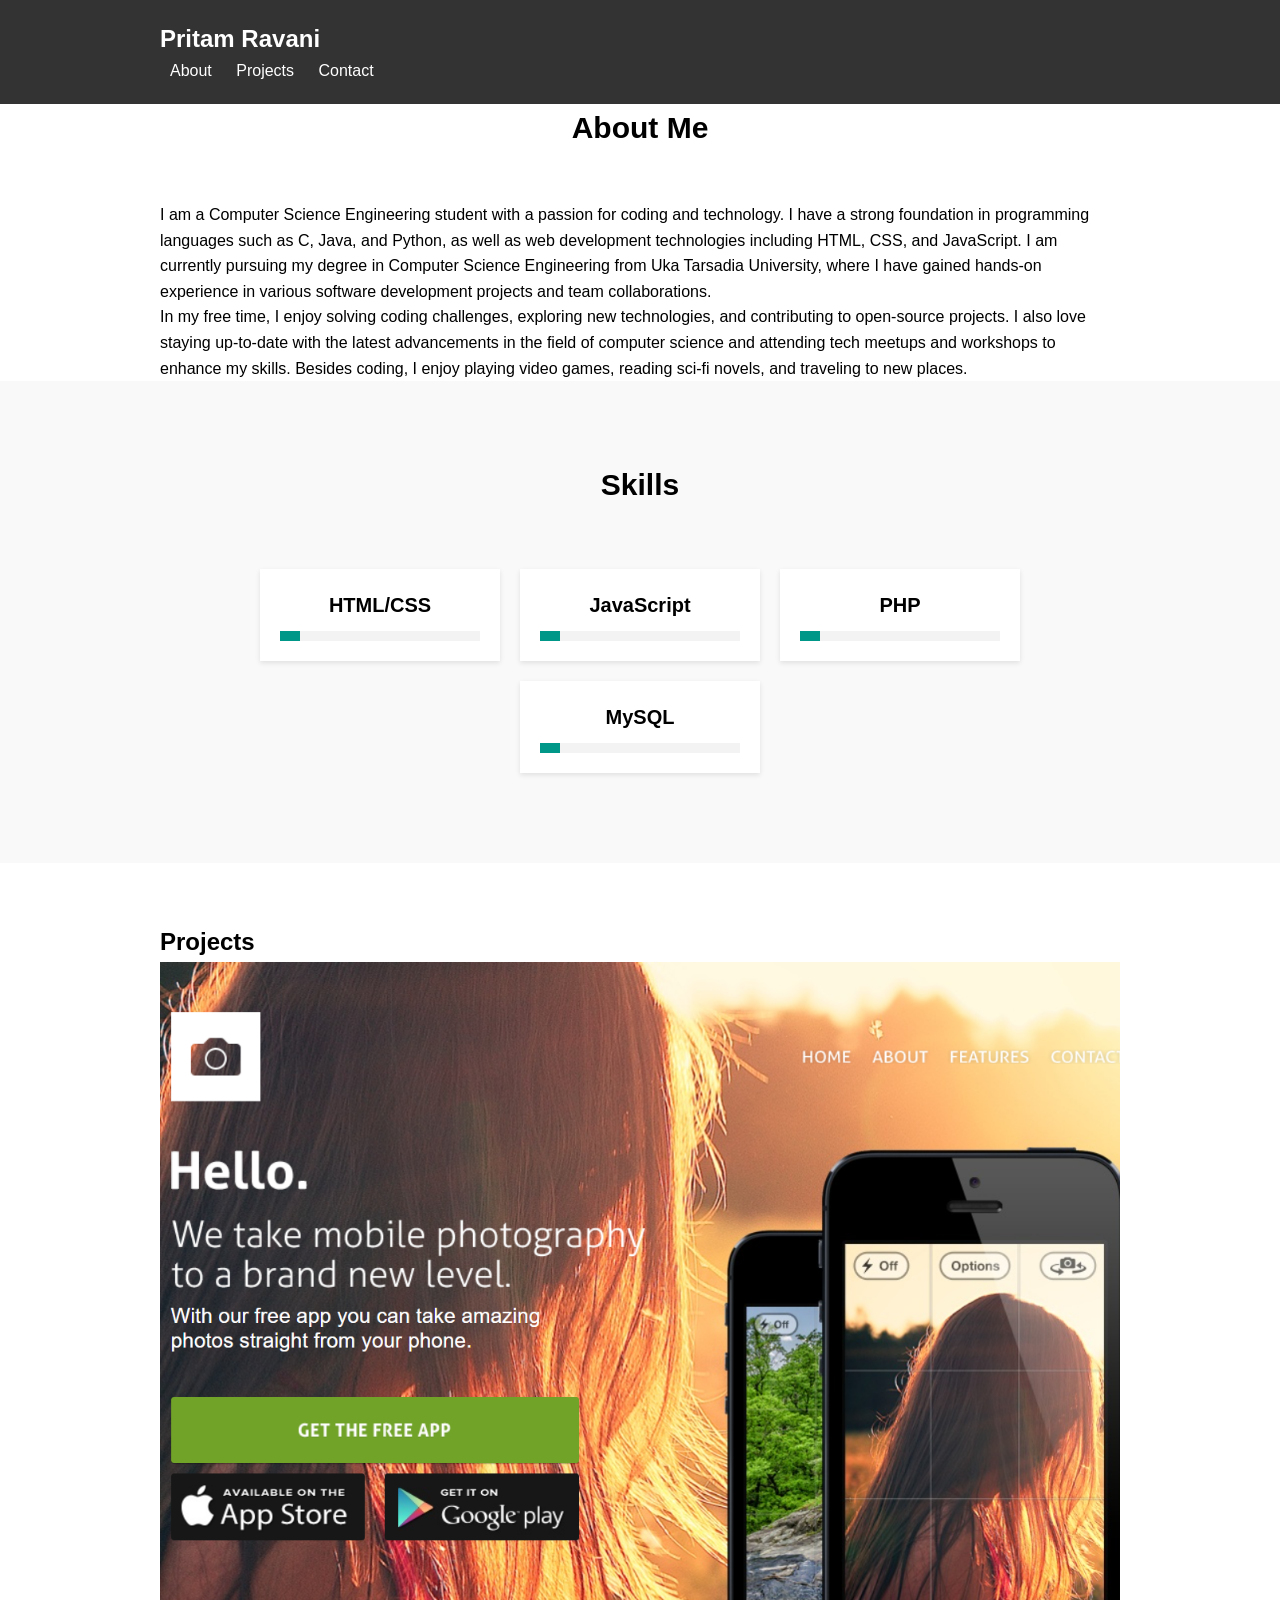
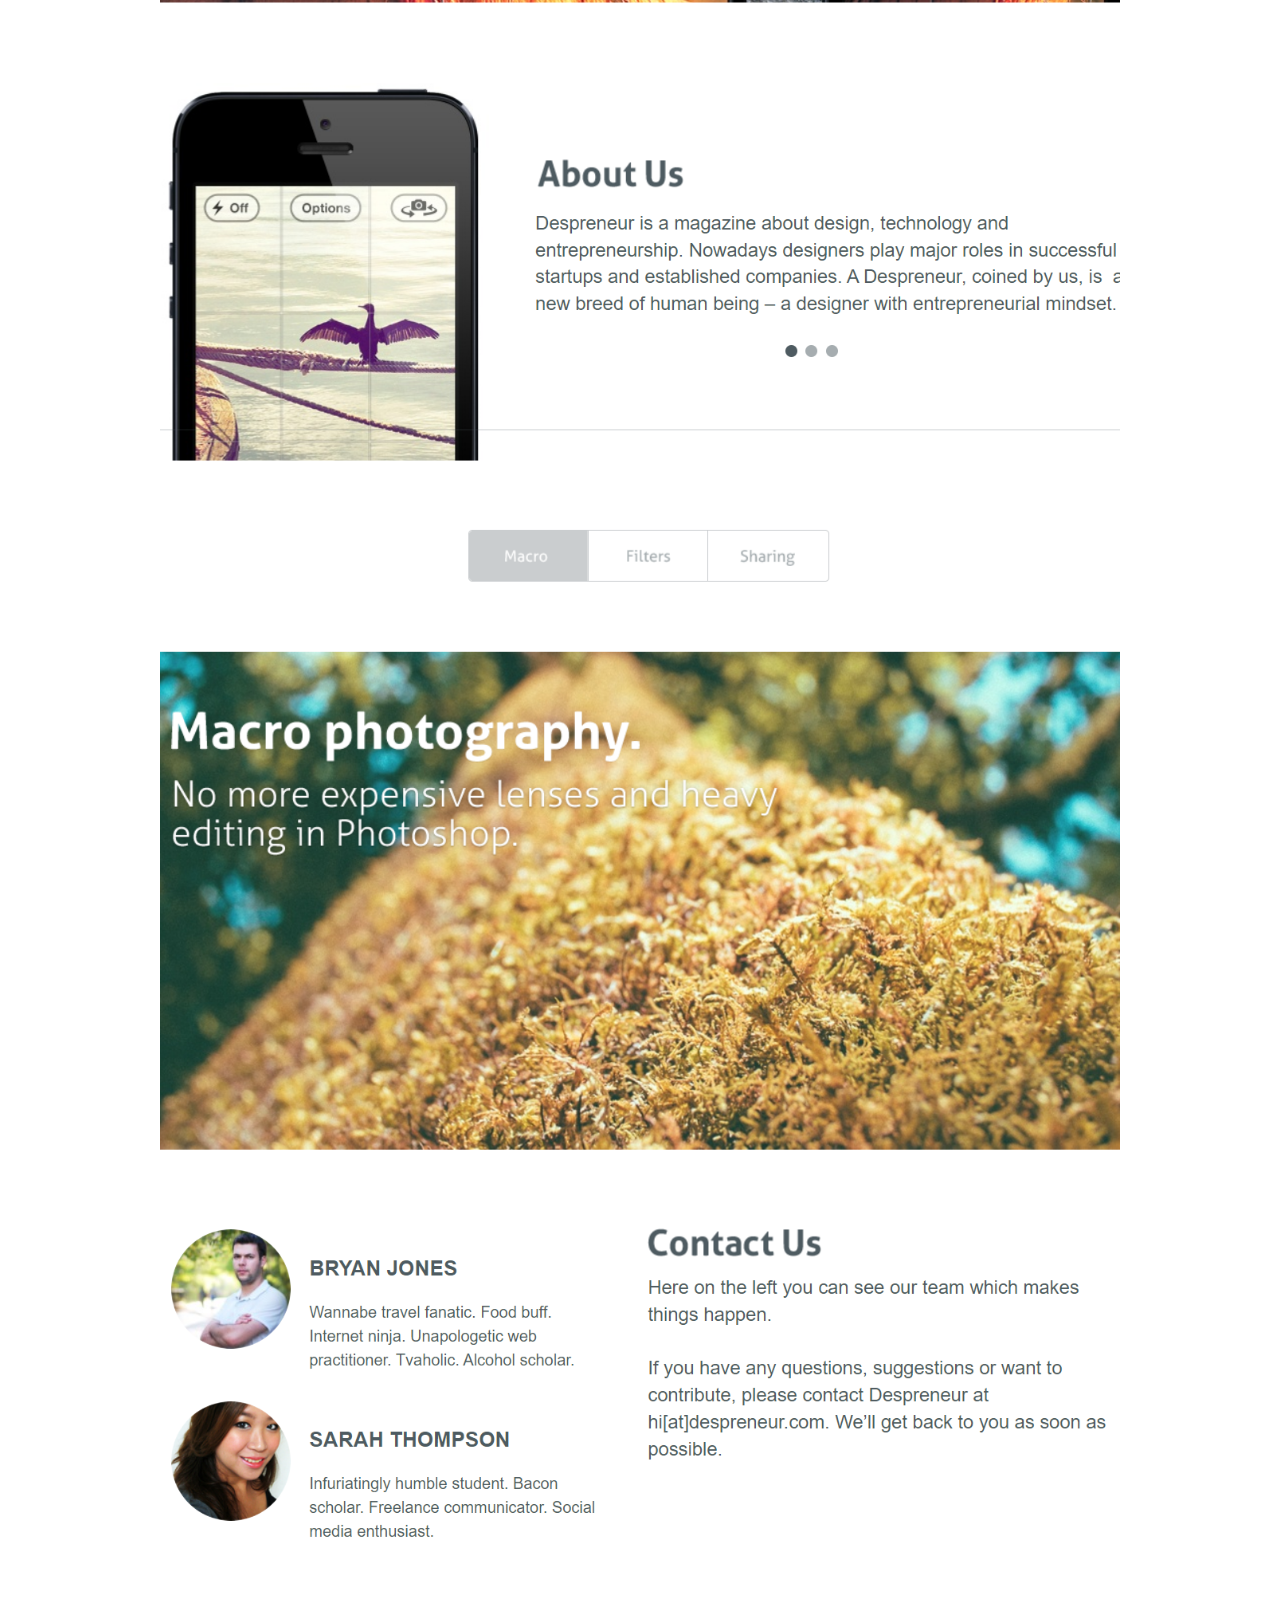
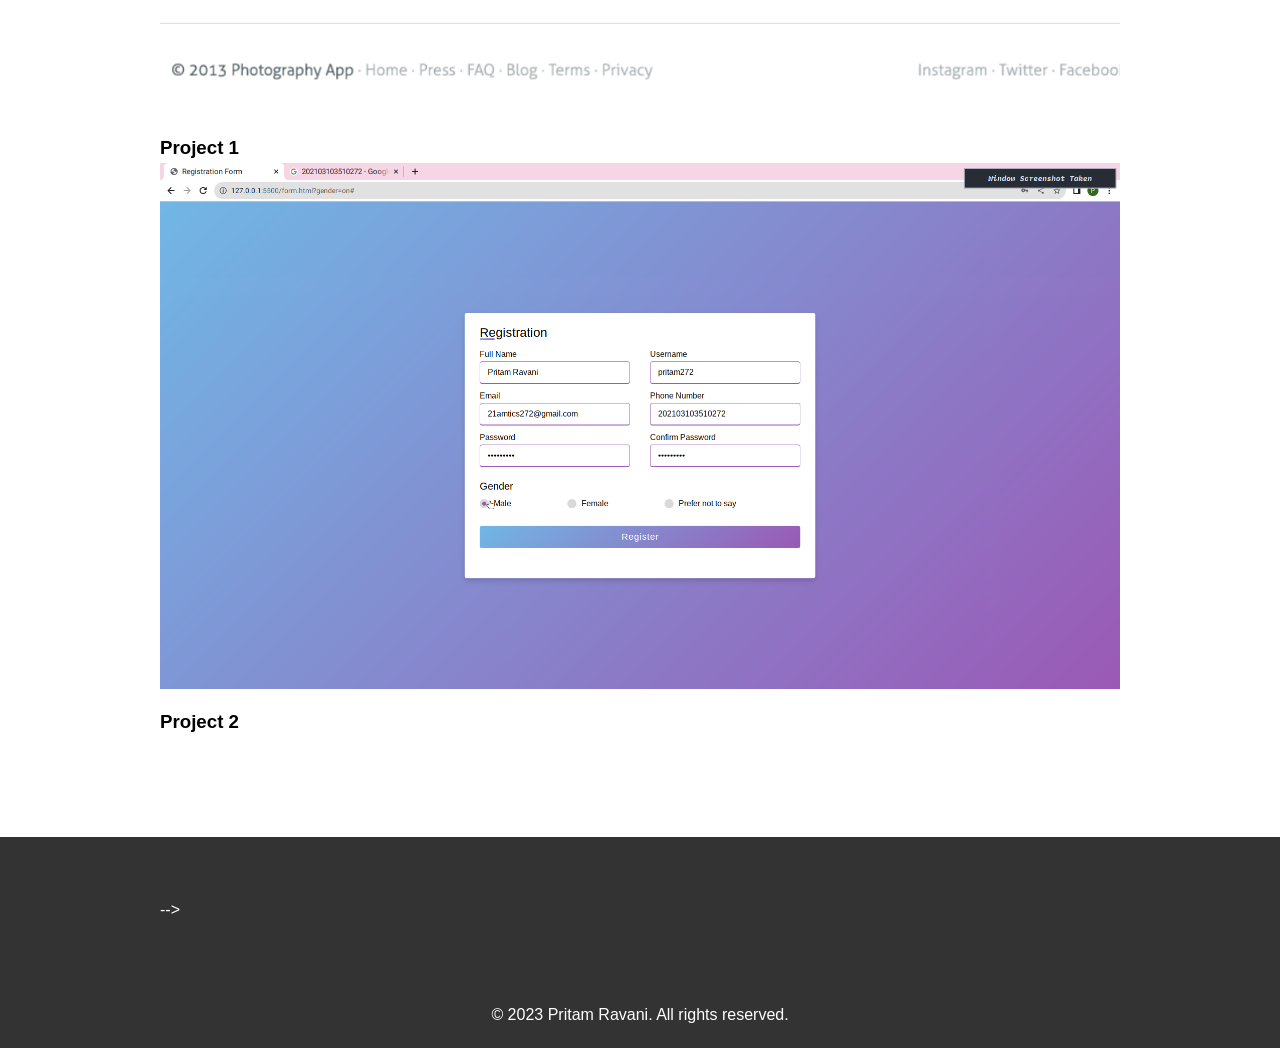
==== index.html @ 7a05f832 "Update index.html" ====
<!DOCTYPE html>
<html lang="en">

<head>
  <meta charset="UTF-8">
  <meta name="viewport" content="width=device-width, initial-scale=1.0">
  <title>Portfolio</title>
  <link rel="stylesheet" href="style.css">
  <script src="https://platform.linkedin.com/badges/js/profile.js" async defer type="text/javascript"></script>

</head>

<body>
  <header>
    <div class="container">
      <h1 class="logo">Pritam Ravani</h1>
      <nav>
        <ul>
          <li><a href="#about">About</a></li>
          <li><a href="#projects">Projects</a></li>
          <li><a href="#contact">Contact</a></li>
        </ul>
      </nav>
    </div>
  </header>

  <section id="about-me" class="section">
    <div class="container">
      <h2 class="section-title">About Me</h2>
      <div class="about-me-content">
        <!-- <img src="profile.jpg" alt="Profile Picture" class="profile-image"> -->
        <p class="about-me-description">I am a Computer Science Engineering student with a passion for coding and technology. I have a strong foundation in programming languages such as C, Java, and Python, as well as web development technologies including HTML, CSS, and JavaScript. I am currently pursuing my degree in Computer Science Engineering from Uka Tarsadia University, where I have gained hands-on experience in various software development projects and team collaborations.</p>
        <p class="about-me-hobbies">In my free time, I enjoy solving coding challenges, exploring new technologies, and contributing to open-source projects. I also love staying up-to-date with the latest advancements in the field of computer science and attending tech meetups and workshops to enhance my skills. Besides coding, I enjoy playing video games, reading sci-fi novels, and traveling to new places.</p>
      </div>
    </div>
  </section>
  
  <section id="skills" class="section">
    <div class="container">
      <h2 class="section-title">Skills</h2>
      <div class="skills-content">
        <div class="skill-item">
          <h3 class="skill-title">HTML/CSS</h3>
          <div class="skill-bar">
            <div class="skill-progress" style="width: 10%;"></div>
          </div>
        </div>
        <div class="skill-item">
          <h3 class="skill-title">JavaScript</h3>
          <div class="skill-bar">
            <div class="skill-progress" style="width: 10%;"></div>
          </div>
        </div>
        <div class="skill-item">
          <h3 class="skill-title">PHP</h3>
          <div class="skill-bar">
            <div class="skill-progress" style="width: 10%;"></div>
          </div>
        </div>
        <div class="skill-item">
          <h3 class="skill-title">MySQL</h3>
          <div class="skill-bar">
            <div class="skill-progress" style="width: 10%;"></div>
          </div>
        </div>
      </div>
    </div>
  </section>
  

  <section id="projects">
    <div class="container">
      <h2>Projects</h2>
      <div class="project">
        <img src="project1.jpg" alt="Project 1">
        <h3>Project 1</h3>
       <!-- <p>Lorem ipsum dolor sit amet, consectetur adipiscing elit. Nullam lobortis justo ut neque ultrices
           volutpat. Curabitur ac justo aliquam, consequat mi eget, fermentum orci.</p> 
      </div> -->
      <div class="project">
        <img src="project2.jpg" alt="Project 2">
        <h3>Project 2</h3>
        <!-- <p>Lorem ipsum dolor sit amet, consectetur adipiscing elit. Nullam lobortis justo ut neque ultrices
          volutpat. Curabitur ac justo aliquam, consequat mi eget, fermentum orci.</p>
      </div> -->
    </div>
  </section>

  <section id="contact">
    <div class="container">
 <!--       <h2>Contact Me</h2> -->
        <div class="badge-base LI-profile-badge" data-locale="en_US" data-size="medium" data-theme="dark" data-type="VERTICAL" data-vanity="pritam-ravani-71310a1a6" data-version="v1"> -->
           <a class="badge-base__link LI-simple-link" href="https://in.linkedin.com/in/pritam-ravani-71310a1a6?trk=profile-badge"></a>
        </div>
    </div>
  </section>

  <footer>
    <div class="container">
      <p>&copy; 2023 Pritam Ravani. All rights reserved.</p>
    </div>
 
              
  </footer>

</body>

</html>
---- style.css ----
/* Reset some default styles */
body, figure, h1, h2, h3, p {
    margin: 0;
    padding: 0;
  }
  
  body {
    font-family: Arial, sans-serif;
    line-height: 1.6;
  }
  
  .container {
    max-width: 960px;
    margin: 0 auto;
    padding: 0 20px;
  }
  
  /* Header styles */
  header {
    background-color: #333;
    color: #fff;
    padding: 20px;
  }
  
  .logo {
    font-size: 24px;
    font-weight: bold;
  }
  
  nav ul {
    list-style-type: none;
    margin: 0;
    padding: 0;
  }
  
  nav li {
    display: inline;
  }
  
  nav a {
    color: #fff;
    padding: 10px;
    text-decoration: none;
  }
  
  /* About section styles */
  #about {
    background-color: #f5f5f5;
    padding: 60px 0;
  }
  /* Skills section */
#skills {
    background-color: #f9f9f9;
    padding: 80px 0;
  }
  
  .section-title {
    text-align: center;
    font-size: 30px;
    font-weight: bold;
    margin-bottom: 50px;
  }
  
  .skills-content {
    display: flex;
    flex-wrap: wrap;
    justify-content: center;
  }
  
  .skill-item {
    width: 200px;
    padding: 20px;
    margin: 10px;
    background-color: #fff;
    box-shadow: 0px 2px 5px rgba(0, 0, 0, 0.1);
    text-align: center;
  }
  
  .skill-title {
    font-size: 20px;
    font-weight: bold;
    margin-bottom: 10px;
  }
  
  .skill-bar {
    height: 10px;
    background-color: #f3f3f3;
  }
  
  .skill-progress {
    height: 100%;
    background-color: #009688;
  }
  
  
  /* Projects section styles */
  #projects {
    padding: 60px 0;
  }
  
  .project {
    margin-bottom: 40px;
  }
  
  .project img {
    max-width: 100%;
  }
  
  .project h3 {
    margin-top: 10px;
  }
  
  /* Contact section styles */
  #contact {
    background-color: #333;
    color: #fff;
    padding: 60px 0;
  }
  
  .contact-form input,
  .contact-form textarea {
    display: block;
    width: 100%;
    margin-bottom: 20px;
    padding: 10px;
  }
  
  .contact-form textarea {
    resize: vertical;
    height: 100px;
  }
  
  .contact-form button[type="submit"] {
    background-color: #f44336;
    color: #fff;
    padding: 10px 20px;
    border: none;
    cursor: pointer;
    transition: background-color 0.3s ease;
  }
  
  .contact-form button[type="submit"]:hover {
    background-color: #d32f2f;
  }
  
  /* Footer styles */
  footer {
    background-color: #333;
    color: #fff;
    padding: 20px;
    text-align: center;
  }
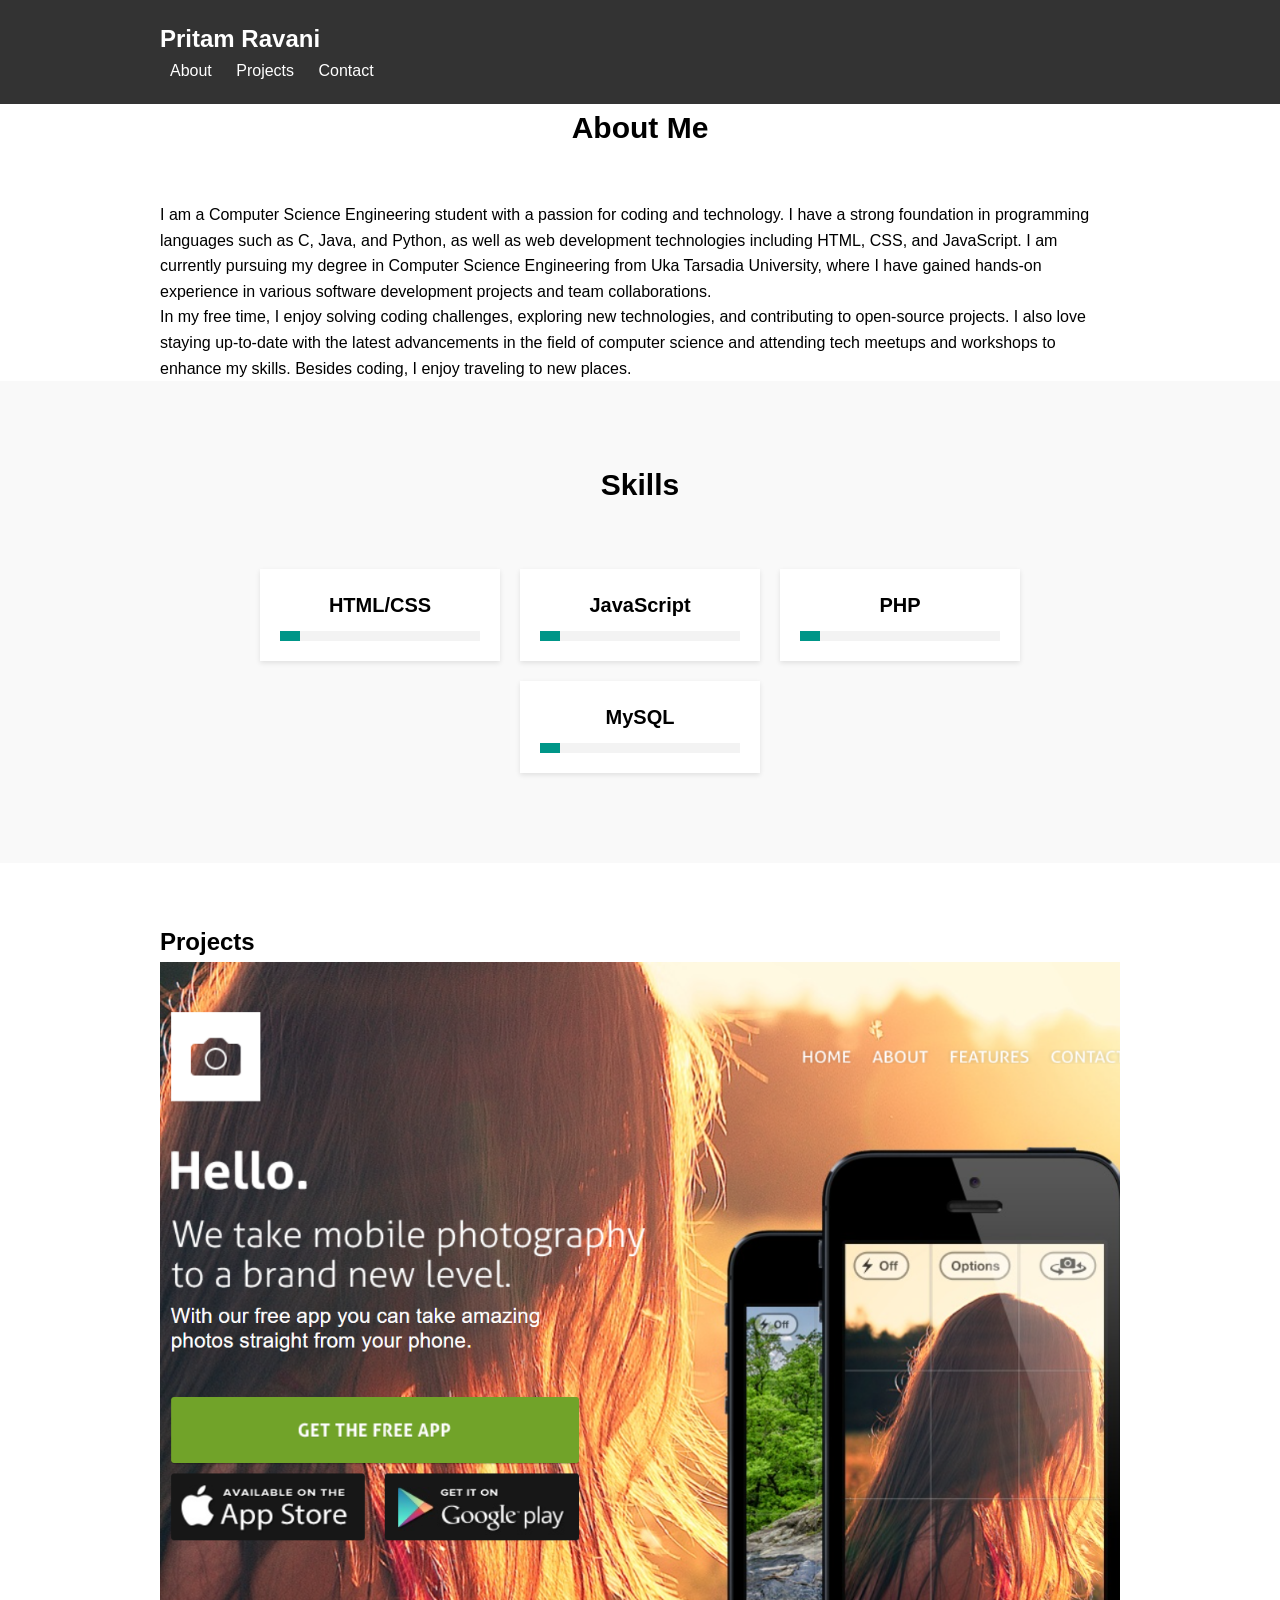
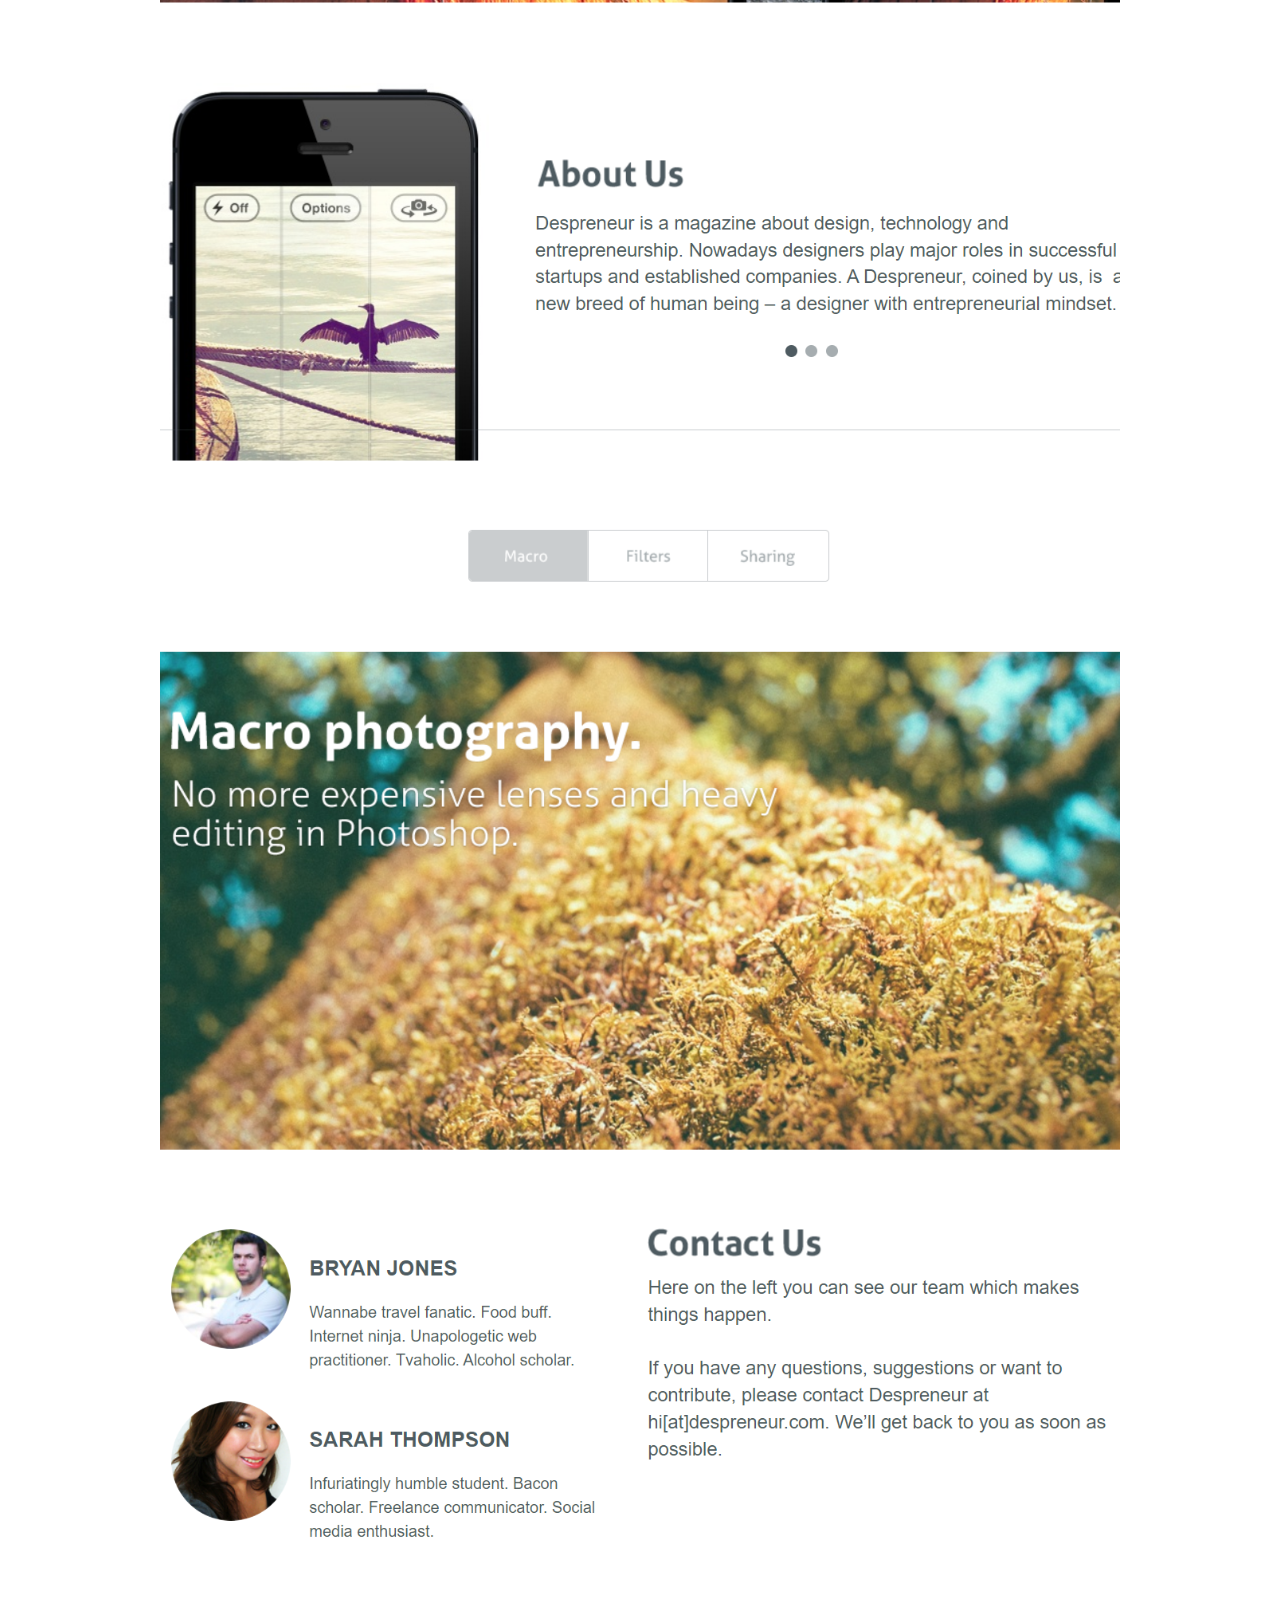
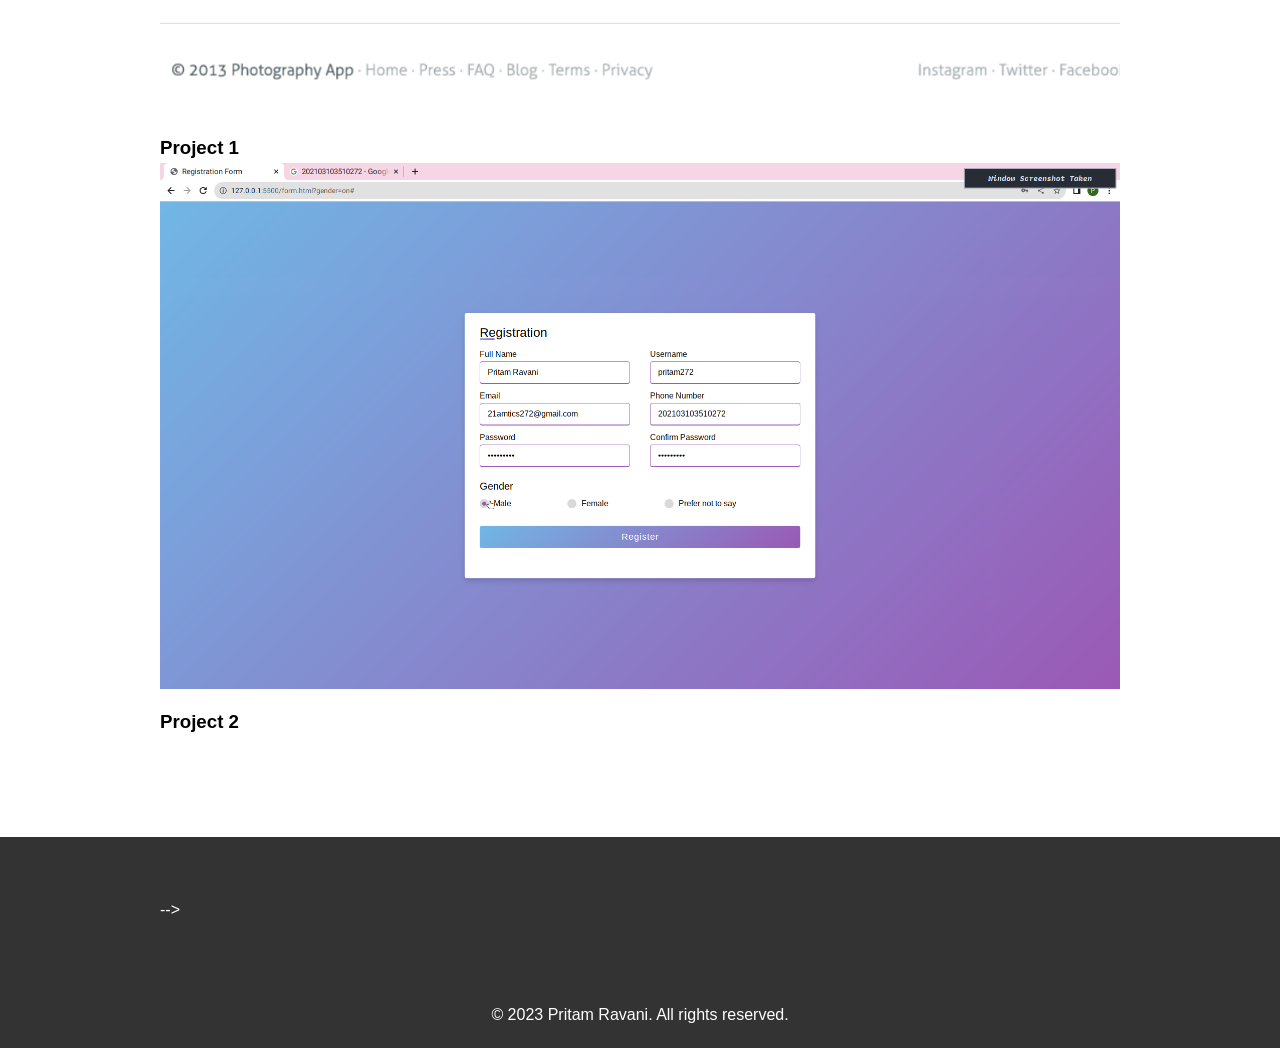
==== commit c8956411: "Update index.html" ====
--- a/index.html
+++ b/index.html
@@ -30,7 +30,7 @@
       <div class="about-me-content">
         <!-- <img src="profile.jpg" alt="Profile Picture" class="profile-image"> -->
         <p class="about-me-description">I am a Computer Science Engineering student with a passion for coding and technology. I have a strong foundation in programming languages such as C, Java, and Python, as well as web development technologies including HTML, CSS, and JavaScript. I am currently pursuing my degree in Computer Science Engineering from Uka Tarsadia University, where I have gained hands-on experience in various software development projects and team collaborations.</p>
-        <p class="about-me-hobbies">In my free time, I enjoy solving coding challenges, exploring new technologies, and contributing to open-source projects. I also love staying up-to-date with the latest advancements in the field of computer science and attending tech meetups and workshops to enhance my skills. Besides coding, I enjoy playing video games, reading sci-fi novels, and traveling to new places.</p>
+        <p class="about-me-hobbies">In my free time, I enjoy solving coding challenges, exploring new technologies, and contributing to open-source projects. I also love staying up-to-date with the latest advancements in the field of computer science and attending tech meetups and workshops to enhance my skills. Besides coding, I enjoy traveling to new places.</p>
       </div>
     </div>
   </section>
@@ -88,7 +88,7 @@
 
   <section id="contact">
     <div class="container">
- <!--       <h2>Contact Me</h2> -->
+       <!--<h2>Contact Me</h2> -->
         <div class="badge-base LI-profile-badge" data-locale="en_US" data-size="medium" data-theme="dark" data-type="VERTICAL" data-vanity="pritam-ravani-71310a1a6" data-version="v1"> -->
            <a class="badge-base__link LI-simple-link" href="https://in.linkedin.com/in/pritam-ravani-71310a1a6?trk=profile-badge"></a>
         </div>
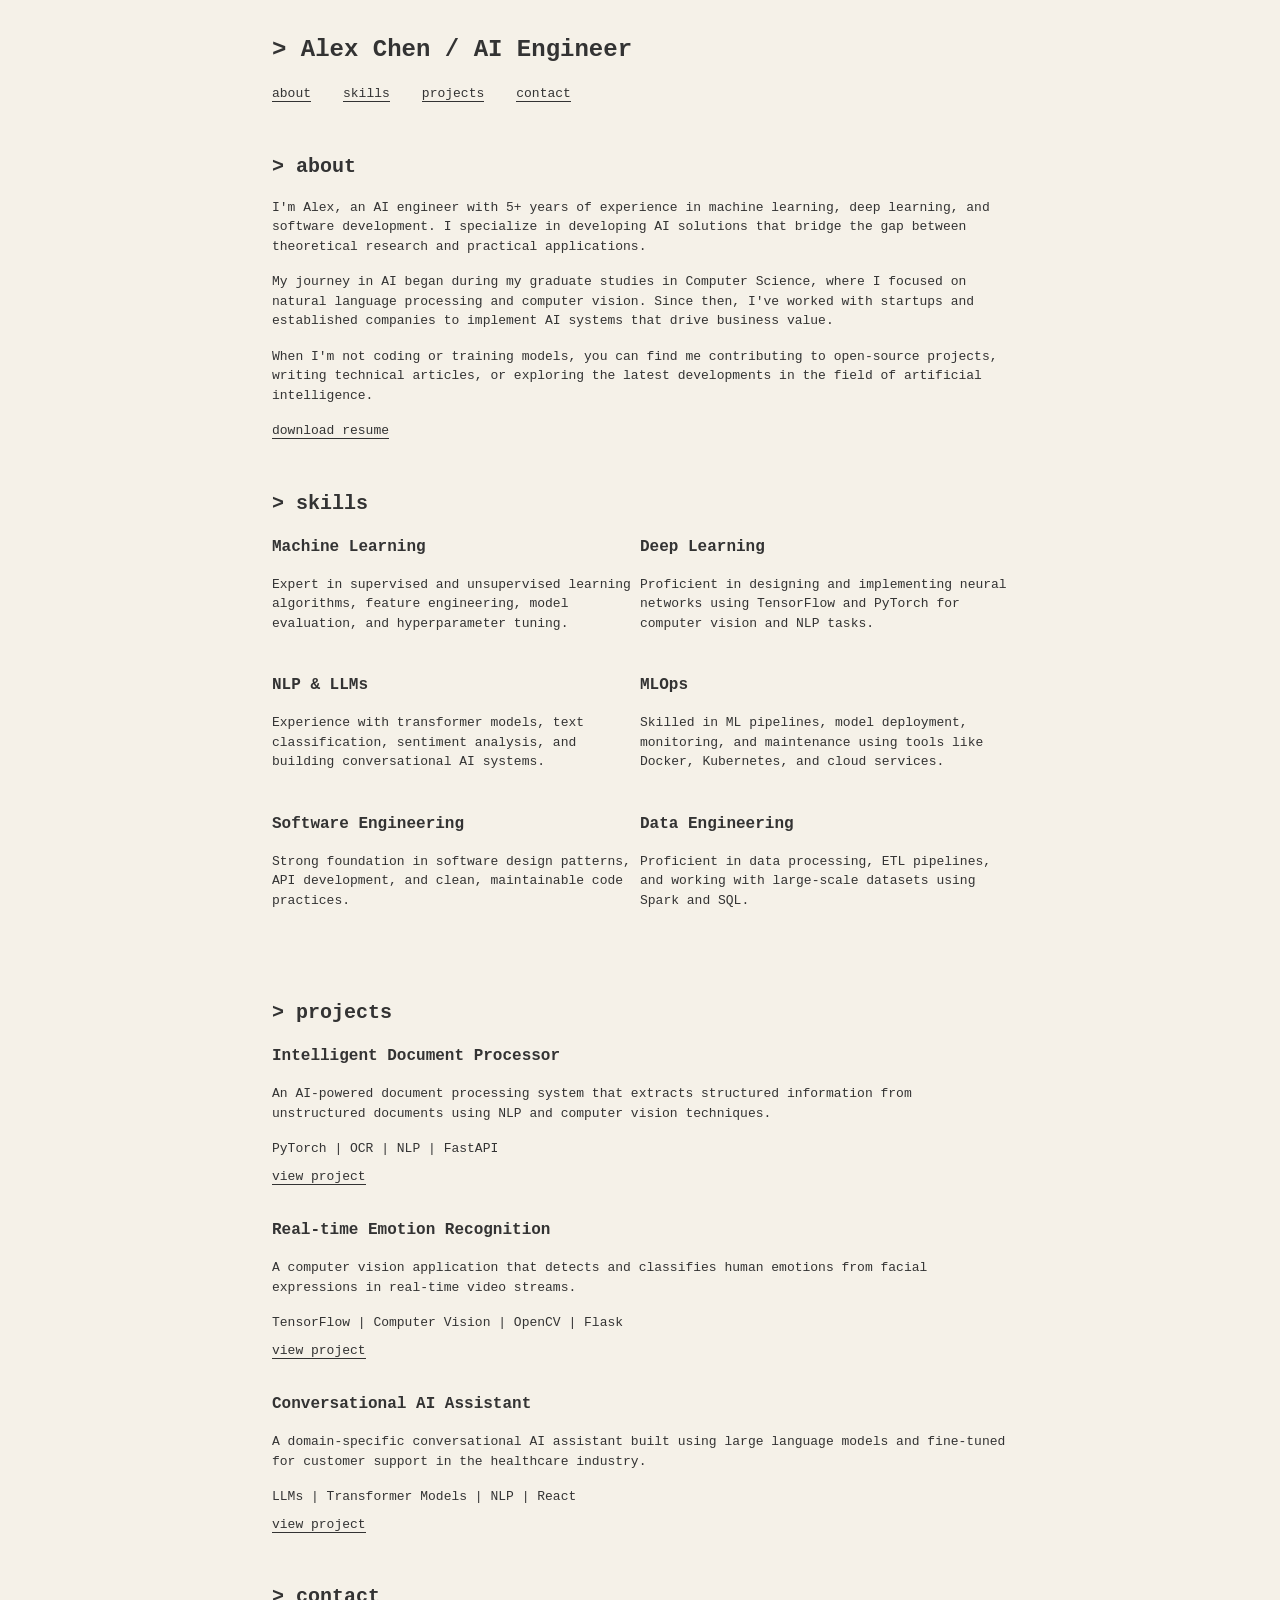
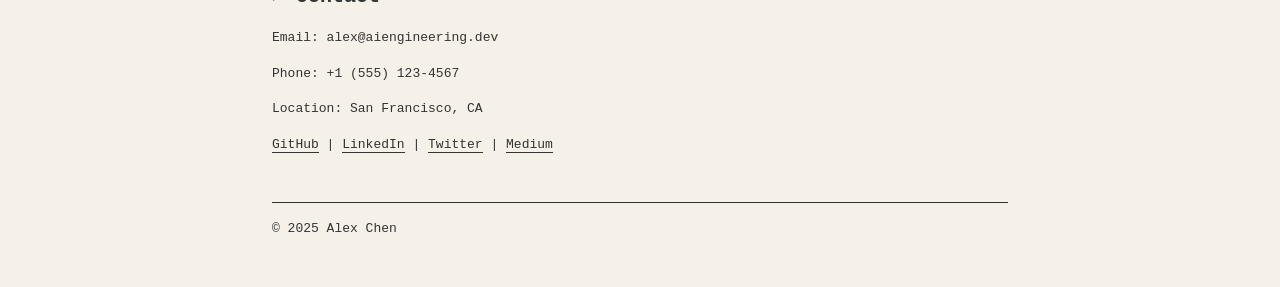
==== commit 017868de: "demo" ====
--- a/index.html
+++ b/index.html
@@ -1,108 +1,209 @@
 <!DOCTYPE html>
 <html lang="en">
-
 <head>
   <meta charset="UTF-8">
   <meta name="viewport" content="width=device-width, initial-scale=1.0">
-  <title>Portfolio</title>
-  <link rel="stylesheet" href="style.css">
-  <script src="https://platform.linkedin.com/badges/js/profile.js" async defer type="text/javascript"></script>
-
+  <title>Alex Chen - AI Engineer & Developer</title>
+  <style>
+    :root {
+      --bg-color: #f5f1e8;
+      --text-color: #333333;
+      --link-color: #333333;
+    }
+    
+    * {
+      margin: 0;
+      padding: 0;
+      box-sizing: border-box;
+    }
+    
+    body {
+      font-family: monospace;
+      background-color: var(--bg-color);
+      color: var(--text-color);
+      line-height: 1.5;
+      max-width: 800px;
+      margin: 0 auto;
+      padding: 2rem;
+    }
+    
+    a {
+      color: var(--link-color);
+      text-decoration: none;
+      border-bottom: 1px solid var(--text-color);
+    }
+    
+    nav {
+      margin-bottom: 3rem;
+    }
+    
+    nav ul {
+      list-style-type: none;
+      display: flex;
+    }
+    
+    nav li {
+      margin-right: 2rem;
+    }
+    
+    h1, h2, h3 {
+      margin-bottom: 1rem;
+    }
+    
+    h1 {
+      font-size: 1.5rem;
+    }
+    
+    h2 {
+      font-size: 1.25rem;
+      margin-top: 3rem;
+    }
+    
+    h3 {
+      font-size: 1rem;
+    }
+    
+    p {
+      margin-bottom: 1rem;
+    }
+    
+    section {
+      margin-bottom: 3rem;
+    }
+    
+    .skills {
+      display: flex;
+      flex-wrap: wrap;
+    }
+    
+    .skill {
+      width: 100%;
+      margin-bottom: 1.5rem;
+    }
+    
+    .projects {
+      margin-top: 1rem;
+    }
+    
+    .project {
+      margin-bottom: 2rem;
+    }
+    
+    .tags {
+      margin: 0.5rem 0;
+    }
+    
+    .contact-info {
+      margin-bottom: 2rem;
+    }
+    
+    footer {
+      margin-top: 3rem;
+      border-top: 1px solid var(--text-color);
+      padding-top: 1rem;
+    }
+    
+    @media (min-width: 600px) {
+      .skill {
+        width: 50%;
+      }
+    }
+  </style>
 </head>
-
 <body>
   <header>
-    <div class="container">
-      <h1 class="logo">Pritam Ravani</h1>
-      <nav>
-        <ul>
-          <li><a href="#about">About</a></li>
-          <li><a href="#projects">Projects</a></li>
-          <li><a href="#contact">Contact</a></li>
-        </ul>
-      </nav>
-    </div>
+    <h1>> Alex Chen / AI Engineer</h1>
+    <nav>
+      <ul>
+        <li><a href="#about">about</a></li>
+        <li><a href="#skills">skills</a></li>
+        <li><a href="#projects">projects</a></li>
+        <li><a href="#contact">contact</a></li>
+      </ul>
+    </nav>
   </header>
 
-  <section id="about-me" class="section">
-    <div class="container">
-      <h2 class="section-title">About Me</h2>
-      <div class="about-me-content">
-        <!-- <img src="profile.jpg" alt="Profile Picture" class="profile-image"> -->
-        <p class="about-me-description">I am a Computer Science Engineering student with a passion for coding and technology. I have a strong foundation in programming languages such as C, Java, and Python, as well as web development technologies including HTML, CSS, and JavaScript. I am currently pursuing my degree in Computer Science Engineering from Uka Tarsadia University, where I have gained hands-on experience in various software development projects and team collaborations.</p>
-        <p class="about-me-hobbies">In my free time, I enjoy solving coding challenges, exploring new technologies, and contributing to open-source projects. I also love staying up-to-date with the latest advancements in the field of computer science and attending tech meetups and workshops to enhance my skills. Besides coding, I enjoy traveling to new places.</p>
+  <main>
+    <section id="about">
+      <h2>> about</h2>
+      <p>I'm Alex, an AI engineer with 5+ years of experience in machine learning, deep learning, and software development. I specialize in developing AI solutions that bridge the gap between theoretical research and practical applications.</p>
+      <p>My journey in AI began during my graduate studies in Computer Science, where I focused on natural language processing and computer vision. Since then, I've worked with startups and established companies to implement AI systems that drive business value.</p>
+      <p>When I'm not coding or training models, you can find me contributing to open-source projects, writing technical articles, or exploring the latest developments in the field of artificial intelligence.</p>
+      <p><a href="#">download resume</a></p>
+    </section>
+
+    <section id="skills">
+      <h2>> skills</h2>
+      <div class="skills">
+        <div class="skill">
+          <h3>Machine Learning</h3>
+          <p>Expert in supervised and unsupervised learning algorithms, feature engineering, model evaluation, and hyperparameter tuning.</p>
+        </div>
+        <div class="skill">
+          <h3>Deep Learning</h3>
+          <p>Proficient in designing and implementing neural networks using TensorFlow and PyTorch for computer vision and NLP tasks.</p>
+        </div>
+        <div class="skill">
+          <h3>NLP & LLMs</h3>
+          <p>Experience with transformer models, text classification, sentiment analysis, and building conversational AI systems.</p>
+        </div>
+        <div class="skill">
+          <h3>MLOps</h3>
+          <p>Skilled in ML pipelines, model deployment, monitoring, and maintenance using tools like Docker, Kubernetes, and cloud services.</p>
+        </div>
+        <div class="skill">
+          <h3>Software Engineering</h3>
+          <p>Strong foundation in software design patterns, API development, and clean, maintainable code practices.</p>
+        </div>
+        <div class="skill">
+          <h3>Data Engineering</h3>
+          <p>Proficient in data processing, ETL pipelines, and working with large-scale datasets using Spark and SQL.</p>
+        </div>
       </div>
-    </div>
-  </section>
-  
-  <section id="skills" class="section">
-    <div class="container">
-      <h2 class="section-title">Skills</h2>
-      <div class="skills-content">
-        <div class="skill-item">
-          <h3 class="skill-title">HTML/CSS</h3>
-          <div class="skill-bar">
-            <div class="skill-progress" style="width: 10%;"></div>
-          </div>
-        </div>
-        <div class="skill-item">
-          <h3 class="skill-title">JavaScript</h3>
-          <div class="skill-bar">
-            <div class="skill-progress" style="width: 10%;"></div>
-          </div>
-        </div>
-        <div class="skill-item">
-          <h3 class="skill-title">PHP</h3>
-          <div class="skill-bar">
-            <div class="skill-progress" style="width: 10%;"></div>
-          </div>
-        </div>
-        <div class="skill-item">
-          <h3 class="skill-title">MySQL</h3>
-          <div class="skill-bar">
-            <div class="skill-progress" style="width: 10%;"></div>
-          </div>
+    </section>
+
+    <section id="projects">
+      <h2>> projects</h2>
+      <div class="projects">
+        <div class="project">
+          <h3>Intelligent Document Processor</h3>
+          <p>An AI-powered document processing system that extracts structured information from unstructured documents using NLP and computer vision techniques.</p>
+          <p class="tags">PyTorch | OCR | NLP | FastAPI</p>
+          <p><a href="#">view project</a></p>
+        </div>
+        <div class="project">
+          <h3>Real-time Emotion Recognition</h3>
+          <p>A computer vision application that detects and classifies human emotions from facial expressions in real-time video streams.</p>
+          <p class="tags">TensorFlow | Computer Vision | OpenCV | Flask</p>
+          <p><a href="#">view project</a></p>
+        </div>
+        <div class="project">
+          <h3>Conversational AI Assistant</h3>
+          <p>A domain-specific conversational AI assistant built using large language models and fine-tuned for customer support in the healthcare industry.</p>
+          <p class="tags">LLMs | Transformer Models | NLP | React</p>
+          <p><a href="#">view project</a></p>
         </div>
       </div>
-    </div>
-  </section>
-  
-
-  <section id="projects">
-    <div class="container">
-      <h2>Projects</h2>
-      <div class="project">
-        <img src="project1.jpg" alt="Project 1">
-        <h3>Project 1</h3>
-       <!-- <p>Lorem ipsum dolor sit amet, consectetur adipiscing elit. Nullam lobortis justo ut neque ultrices
-           volutpat. Curabitur ac justo aliquam, consequat mi eget, fermentum orci.</p> 
-      </div> -->
-      <div class="project">
-        <img src="project2.jpg" alt="Project 2">
-        <h3>Project 2</h3>
-        <!-- <p>Lorem ipsum dolor sit amet, consectetur adipiscing elit. Nullam lobortis justo ut neque ultrices
-          volutpat. Curabitur ac justo aliquam, consequat mi eget, fermentum orci.</p>
-      </div> -->
-    </div>
-  </section>
-
-  <section id="contact">
-    <div class="container">
-       <!--<h2>Contact Me</h2> -->
-        <div class="badge-base LI-profile-badge" data-locale="en_US" data-size="medium" data-theme="dark" data-type="VERTICAL" data-vanity="pritam-ravani-71310a1a6" data-version="v1"> -->
-           <a class="badge-base__link LI-simple-link" href="https://in.linkedin.com/in/pritam-ravani-71310a1a6?trk=profile-badge"></a>
-        </div>
-    </div>
-  </section>
+    </section>
+
+    <section id="contact">
+      <h2>> contact</h2>
+      <div class="contact-info">
+        <p>Email: alex@aiengineering.dev</p>
+        <p>Phone: +1 (555) 123-4567</p>
+        <p>Location: San Francisco, CA</p>
+        <p>
+          <a href="#">GitHub</a> | 
+          <a href="#">LinkedIn</a> | 
+          <a href="#">Twitter</a> | 
+          <a href="#">Medium</a>
+        </p>
+      </div>
+    </section>
+  </main>
 
   <footer>
-    <div class="container">
-      <p>&copy; 2023 Pritam Ravani. All rights reserved.</p>
-    </div>
- 
-              
+    <p>&copy; 2025 Alex Chen</p>
   </footer>
-
 </body>
-
 </html>
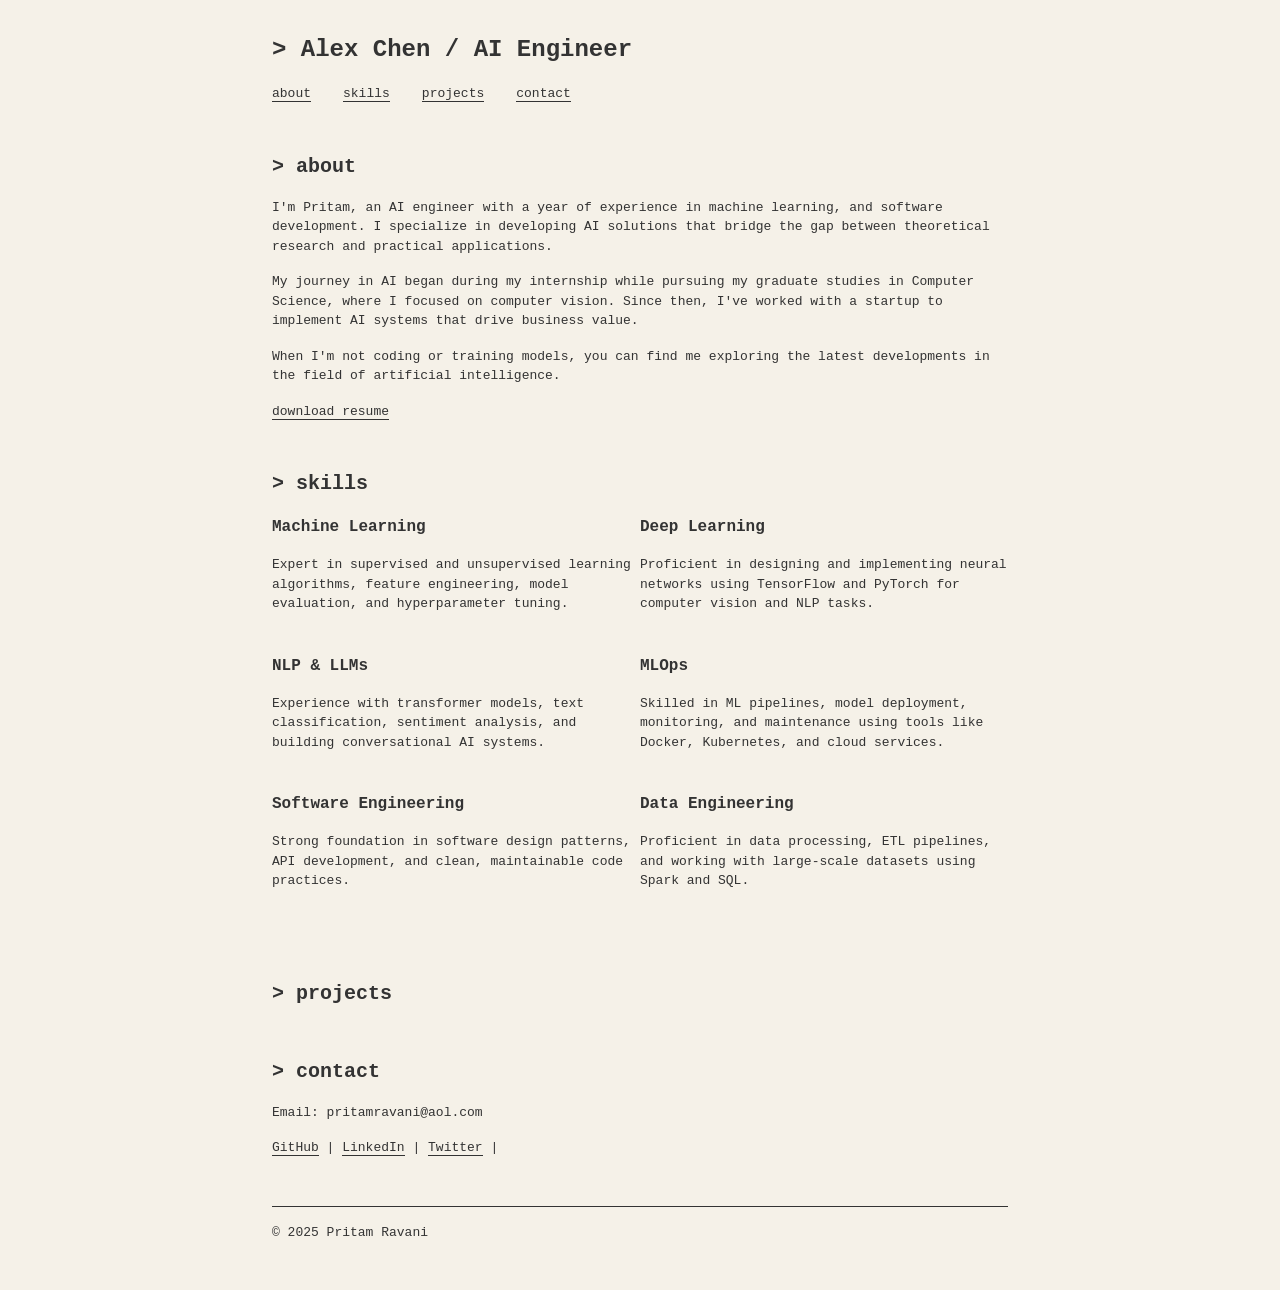
==== commit f34e1df6: "Update index.html" ====
--- a/index.html
+++ b/index.html
@@ -3,7 +3,7 @@
 <head>
   <meta charset="UTF-8">
   <meta name="viewport" content="width=device-width, initial-scale=1.0">
-  <title>Alex Chen - AI Engineer & Developer</title>
+  <title>Pritam Ravani - AI Engineer & Developer</title>
   <style>
     :root {
       --bg-color: #f5f1e8;
@@ -126,9 +126,9 @@
   <main>
     <section id="about">
       <h2>> about</h2>
-      <p>I'm Alex, an AI engineer with 5+ years of experience in machine learning, deep learning, and software development. I specialize in developing AI solutions that bridge the gap between theoretical research and practical applications.</p>
-      <p>My journey in AI began during my graduate studies in Computer Science, where I focused on natural language processing and computer vision. Since then, I've worked with startups and established companies to implement AI systems that drive business value.</p>
-      <p>When I'm not coding or training models, you can find me contributing to open-source projects, writing technical articles, or exploring the latest developments in the field of artificial intelligence.</p>
+      <p>I'm Pritam, an AI engineer with a year of experience in machine learning, and software development. I specialize in developing AI solutions that bridge the gap between theoretical research and practical applications.</p>
+      <p>My journey in AI began during my internship while pursuing my graduate studies in Computer Science, where I focused on computer vision. Since then, I've worked with a startup to implement AI systems that drive business value.</p>
+      <p>When I'm not coding or training models, you can find me exploring the latest developments in the field of artificial intelligence.</p>
       <p><a href="#">download resume</a></p>
     </section>
 
@@ -165,7 +165,7 @@
     <section id="projects">
       <h2>> projects</h2>
       <div class="projects">
-        <div class="project">
+<!--         <div class="project">
           <h3>Intelligent Document Processor</h3>
           <p>An AI-powered document processing system that extracts structured information from unstructured documents using NLP and computer vision techniques.</p>
           <p class="tags">PyTorch | OCR | NLP | FastAPI</p>
@@ -182,28 +182,26 @@
           <p>A domain-specific conversational AI assistant built using large language models and fine-tuned for customer support in the healthcare industry.</p>
           <p class="tags">LLMs | Transformer Models | NLP | React</p>
           <p><a href="#">view project</a></p>
-        </div>
+        </div> -->
       </div>
     </section>
 
     <section id="contact">
       <h2>> contact</h2>
       <div class="contact-info">
-        <p>Email: alex@aiengineering.dev</p>
-        <p>Phone: +1 (555) 123-4567</p>
-        <p>Location: San Francisco, CA</p>
+        <p>Email: pritamravani@aol.com</p>
         <p>
-          <a href="#">GitHub</a> | 
-          <a href="#">LinkedIn</a> | 
-          <a href="#">Twitter</a> | 
-          <a href="#">Medium</a>
+          <a href="https://github.com/pritam-ravani">GitHub</a> | 
+          <a href="https://linkedin.com/in/pritamravani">LinkedIn</a> | 
+          <a href="https://twitter.com/pritending">Twitter</a> | 
+<!--           <a href="#">Medium</a> -->
         </p>
       </div>
     </section>
   </main>
 
   <footer>
-    <p>&copy; 2025 Alex Chen</p>
+    <p>&copy; 2025 Pritam Ravani</p>
   </footer>
 </body>
 </html>
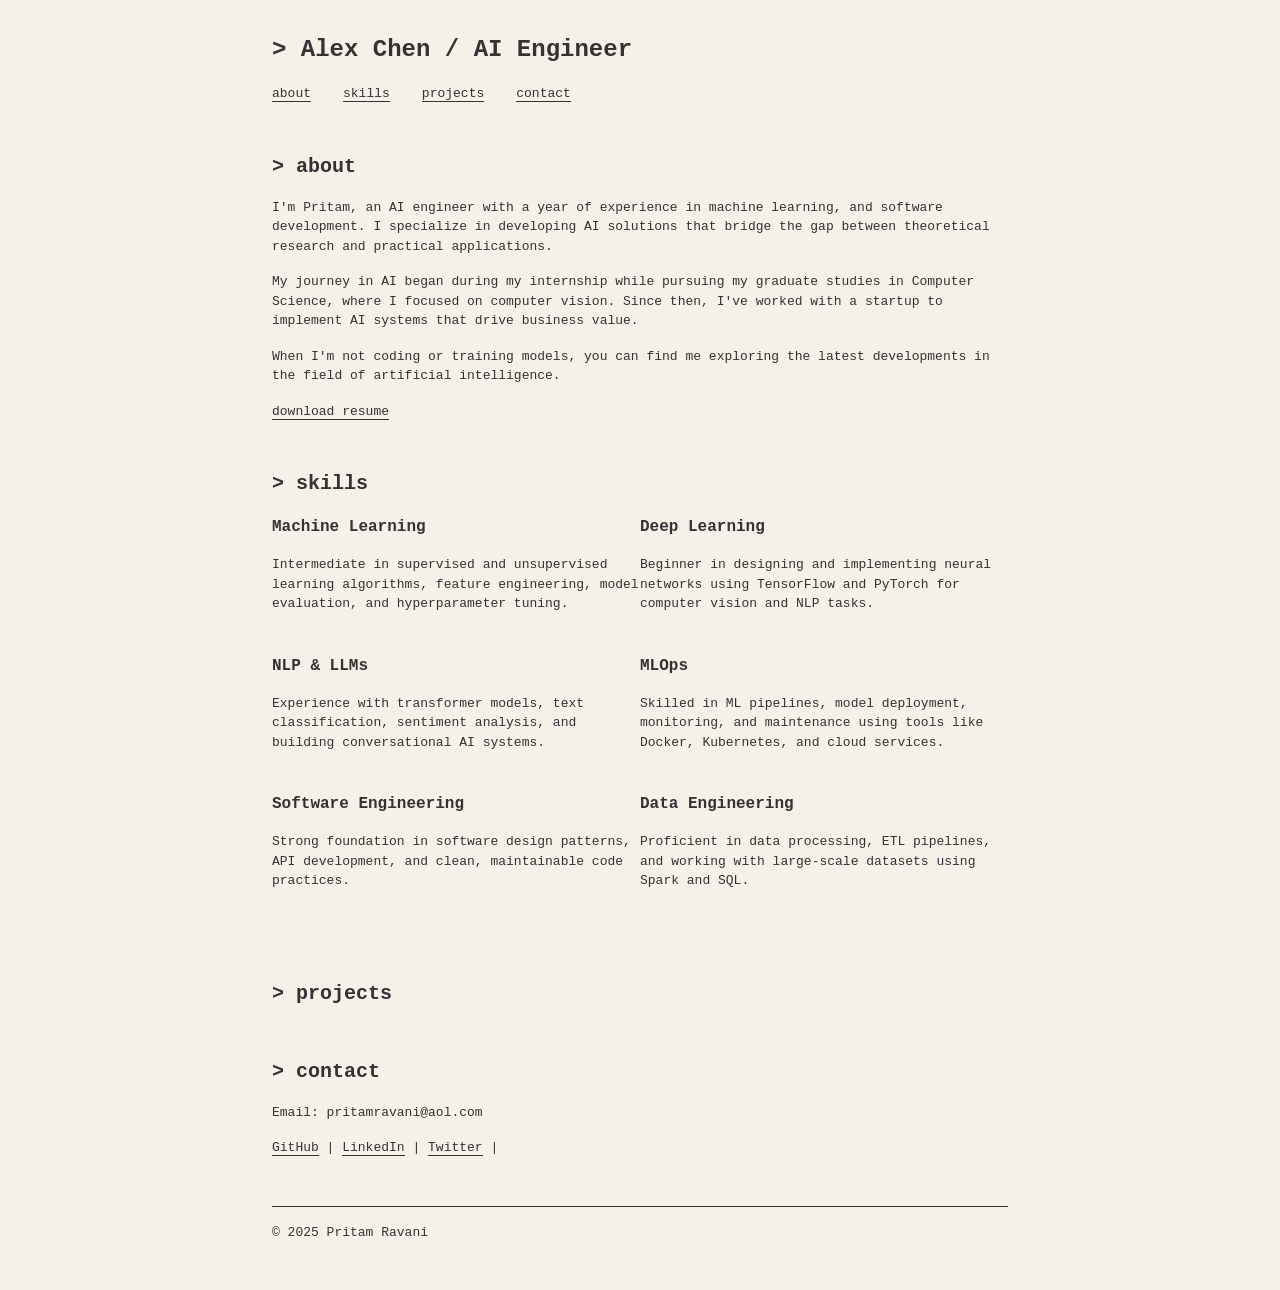
==== commit 22a53978: "Update index.html" ====
--- a/index.html
+++ b/index.html
@@ -137,11 +137,11 @@
       <div class="skills">
         <div class="skill">
           <h3>Machine Learning</h3>
-          <p>Expert in supervised and unsupervised learning algorithms, feature engineering, model evaluation, and hyperparameter tuning.</p>
+          <p>Intermediate in supervised and unsupervised learning algorithms, feature engineering, model evaluation, and hyperparameter tuning.</p>
         </div>
         <div class="skill">
           <h3>Deep Learning</h3>
-          <p>Proficient in designing and implementing neural networks using TensorFlow and PyTorch for computer vision and NLP tasks.</p>
+          <p>Beginner in designing and implementing neural networks using TensorFlow and PyTorch for computer vision and NLP tasks.</p>
         </div>
         <div class="skill">
           <h3>NLP & LLMs</h3>
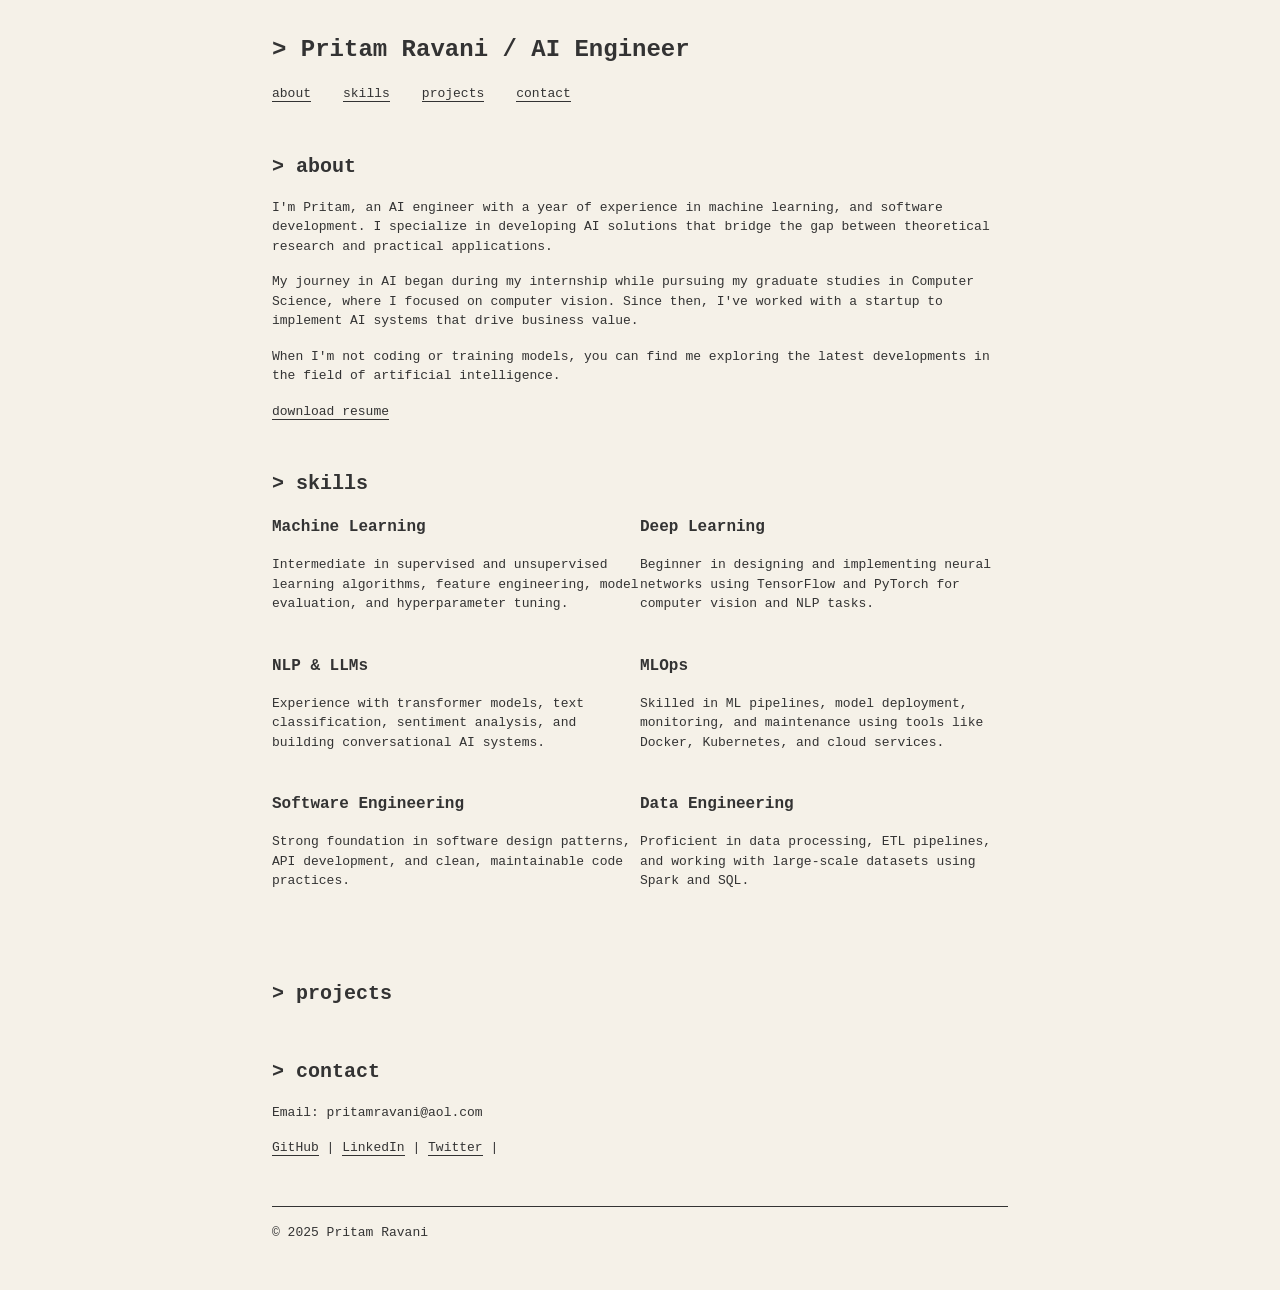
==== commit abadc624: "Update index.html" ====
--- a/index.html
+++ b/index.html
@@ -112,7 +112,7 @@
 </head>
 <body>
   <header>
-    <h1>> Alex Chen / AI Engineer</h1>
+    <h1>> Pritam Ravani / AI Engineer</h1>
     <nav>
       <ul>
         <li><a href="#about">about</a></li>
